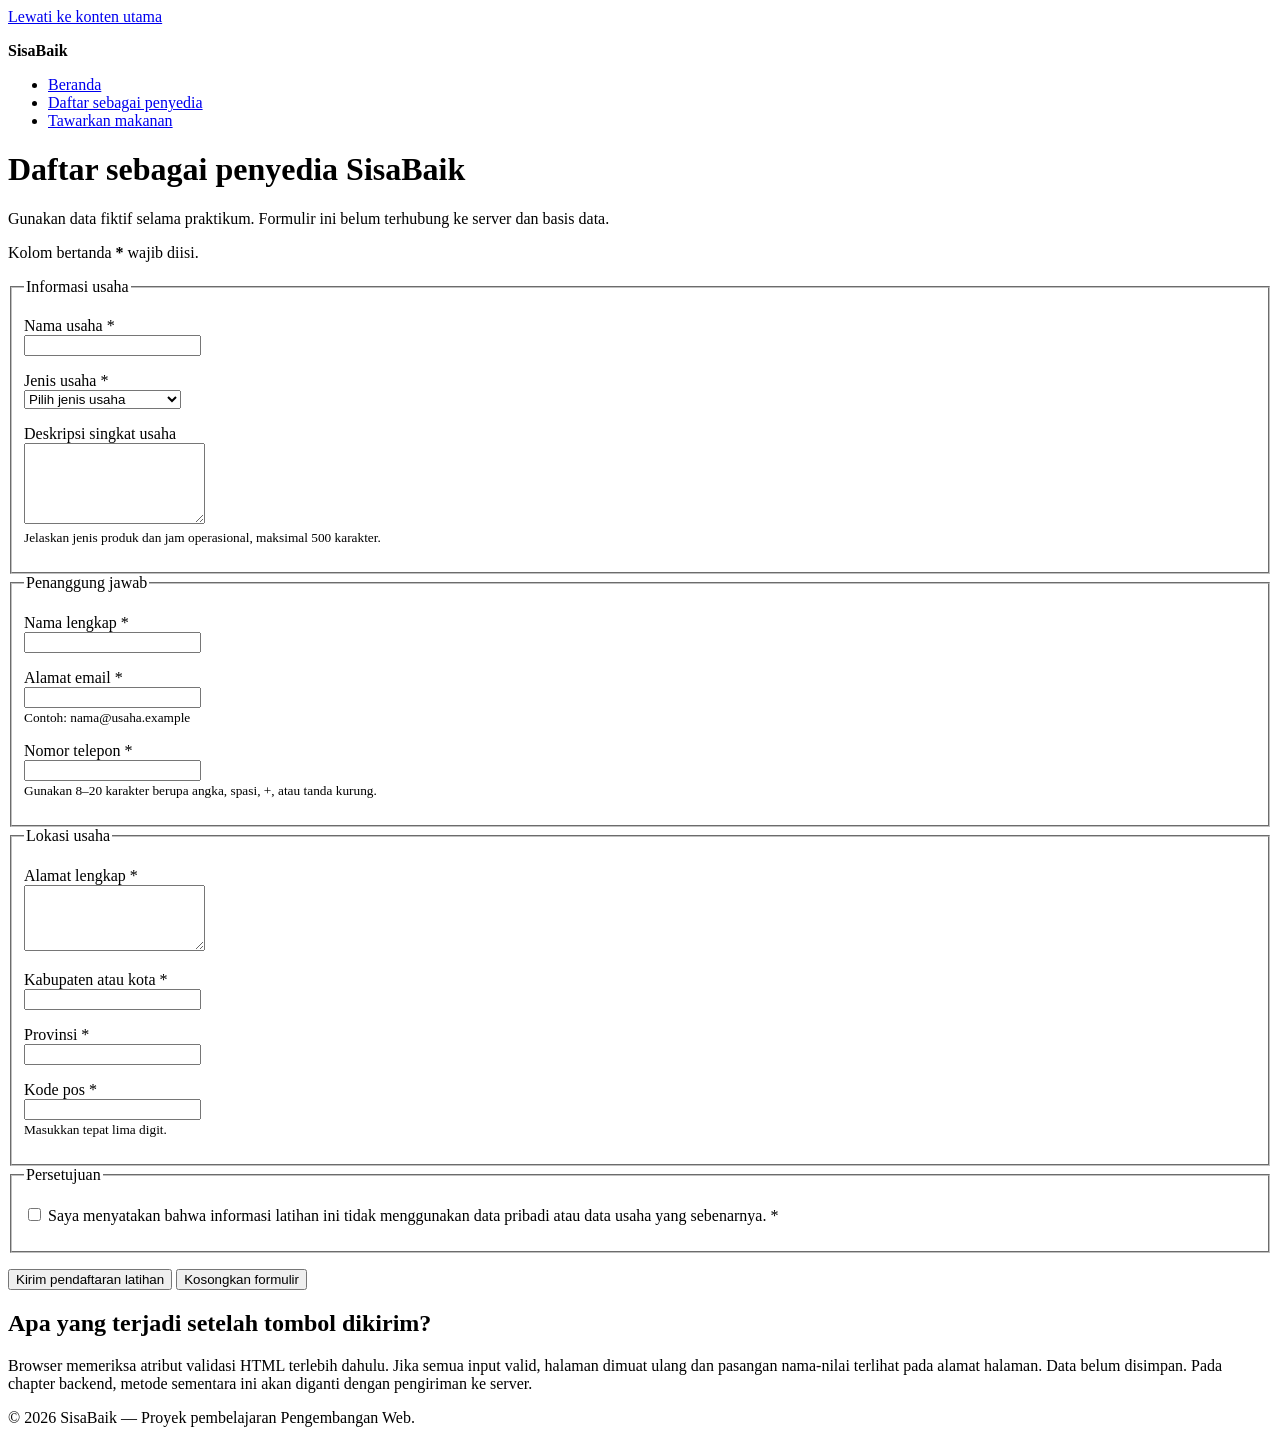
==== daftar-penyedia.html @ b1f027b8 "feat: add accessible provider registration form" ====
<!doctype html>
<html lang="id">
<head>
  <meta charset="utf-8">
  <meta name="viewport" content="width=device-width, initial-scale=1">

  <meta
    name="description"
    content="Formulir prototipe untuk mendaftarkan usaha sebagai penyedia makanan di SisaBaik."
  >

  <title>Daftar Penyedia | SisaBaik</title>
</head>

<body>

  <a href="#konten-utama">Lewati ke konten utama</a>

  <header>
    <p><strong>SisaBaik</strong></p>

    <nav aria-label="Navigasi utama">
      <ul>
        <li><a href="index.html">Beranda</a></li>

        <li>
          <a href="daftar-penyedia.html" aria-current="page">
            Daftar sebagai penyedia
          </a>
        </li>

        <li>
          <a href="tawarkan-makanan.html">
            Tawarkan makanan
          </a>
        </li>
      </ul>
    </nav>
  </header>

  <main id="konten-utama" tabindex="-1">

    <h1>Daftar sebagai penyedia SisaBaik</h1>

    <p>
      Gunakan data fiktif selama praktikum. Formulir ini belum terhubung ke
      server dan basis data.
    </p>

    <p id="petunjuk-wajib">
      Kolom bertanda <strong>*</strong> wajib diisi.
    </p>

    <form
      action="daftar-penyedia.html"
      method="get"
      aria-describedby="petunjuk-wajib"
    >

      <fieldset>

        <legend>Informasi usaha</legend>

        <p>
          <label for="nama-usaha">Nama usaha *</label><br>

          <input
            type="text"
            id="nama-usaha"
            name="nama_usaha"
            autocomplete="organization"
            minlength="3"
            maxlength="100"
            required
          >
        </p>

        <p>
          <label for="jenis-usaha">Jenis usaha *</label><br>

          <select
            id="jenis-usaha"
            name="jenis_usaha"
            required
          >
            <option value="">Pilih jenis usaha</option>
            <option value="restoran">Restoran</option>
            <option value="toko-roti">Toko roti</option>
            <option value="katering">Katering</option>
            <option value="ritel">Toko ritel</option>
            <option value="hotel">Hotel atau penginapan</option>
            <option value="lainnya">Lainnya</option>
          </select>
        </p>

        <p>
          <label for="deskripsi-usaha">
            Deskripsi singkat usaha
          </label><br>

          <textarea
            id="deskripsi-usaha"
            name="deskripsi_usaha"
            rows="5"
            maxlength="500"
            aria-describedby="bantuan-deskripsi"
          ></textarea><br>

          <small id="bantuan-deskripsi">
            Jelaskan jenis produk dan jam operasional, maksimal 500 karakter.
          </small>
        </p>

      </fieldset>

      <fieldset>

        <legend>Penanggung jawab</legend>

        <p>
          <label for="nama-penanggung-jawab">
            Nama lengkap *
          </label><br>

          <input
            type="text"
            id="nama-penanggung-jawab"
            name="nama_penanggung_jawab"
            autocomplete="name"
            minlength="3"
            maxlength="100"
            required
          >
        </p>

        <p>
          <label for="email">Alamat email *</label><br>

          <input
            type="email"
            id="email"
            name="email"
            autocomplete="email"
            maxlength="254"
            aria-describedby="bantuan-email"
            required
          ><br>

          <small id="bantuan-email">
            Contoh: nama@usaha.example
          </small>
        </p>

        <p>
          <label for="telepon">Nomor telepon *</label><br>

          <input
            type="tel"
            id="telepon"
            name="telepon"
            autocomplete="tel"
            inputmode="tel"
            pattern="[0-9+() ]{8,20}"
            aria-describedby="bantuan-telepon"
            required
          ><br>

          <small id="bantuan-telepon">
            Gunakan 8–20 karakter berupa angka, spasi, +, atau tanda kurung.
          </small>
        </p>

      </fieldset>

      <fieldset>

        <legend>Lokasi usaha</legend>

        <p>
          <label for="alamat">Alamat lengkap *</label><br>

          <textarea
            id="alamat"
            name="alamat"
            rows="4"
            autocomplete="street-address"
            minlength="10"
            maxlength="250"
            required
          ></textarea>
        </p>

        <p>
          <label for="kota">Kabupaten atau kota *</label><br>

          <input
            type="text"
            id="kota"
            name="kota"
            autocomplete="address-level2"
            maxlength="100"
            required
          >
        </p>

        <p>
          <label for="provinsi">Provinsi *</label><br>

          <input
            type="text"
            id="provinsi"
            name="provinsi"
            autocomplete="address-level1"
            maxlength="100"
            required
          >
        </p>

        <p>
          <label for="kode-pos">Kode pos *</label><br>

          <input
            type="text"
            id="kode-pos"
            name="kode_pos"
            autocomplete="postal-code"
            inputmode="numeric"
            pattern="[0-9]{5}"
            aria-describedby="bantuan-kode-pos"
            required
          ><br>

          <small id="bantuan-kode-pos">
            Masukkan tepat lima digit.
          </small>
        </p>

      </fieldset>

      <fieldset>

        <legend>Persetujuan</legend>

        <p>
          <input
            type="checkbox"
            id="persetujuan"
            name="persetujuan"
            value="setuju"
            required
          >

          <label for="persetujuan">
            Saya menyatakan bahwa informasi latihan ini tidak menggunakan
            data pribadi atau data usaha yang sebenarnya. *
          </label>
        </p>

      </fieldset>

      <p>
        <button type="submit">
          Kirim pendaftaran latihan
        </button>

        <button type="reset">
          Kosongkan formulir
        </button>
      </p>

    </form>

    <section aria-labelledby="catatan-prototipe">

      <h2 id="catatan-prototipe">
        Apa yang terjadi setelah tombol dikirim?
      </h2>

      <p>
        Browser memeriksa atribut validasi HTML terlebih dahulu. Jika semua
        input valid, halaman dimuat ulang dan pasangan nama-nilai terlihat
        pada alamat halaman. Data belum disimpan. Pada chapter backend,
        metode sementara ini akan diganti dengan pengiriman ke server.
      </p>

    </section>

  </main>

  <footer>
    <p>
      &copy; 2026 SisaBaik — Proyek pembelajaran Pengembangan Web.
    </p>
  </footer>

</body>
</html>
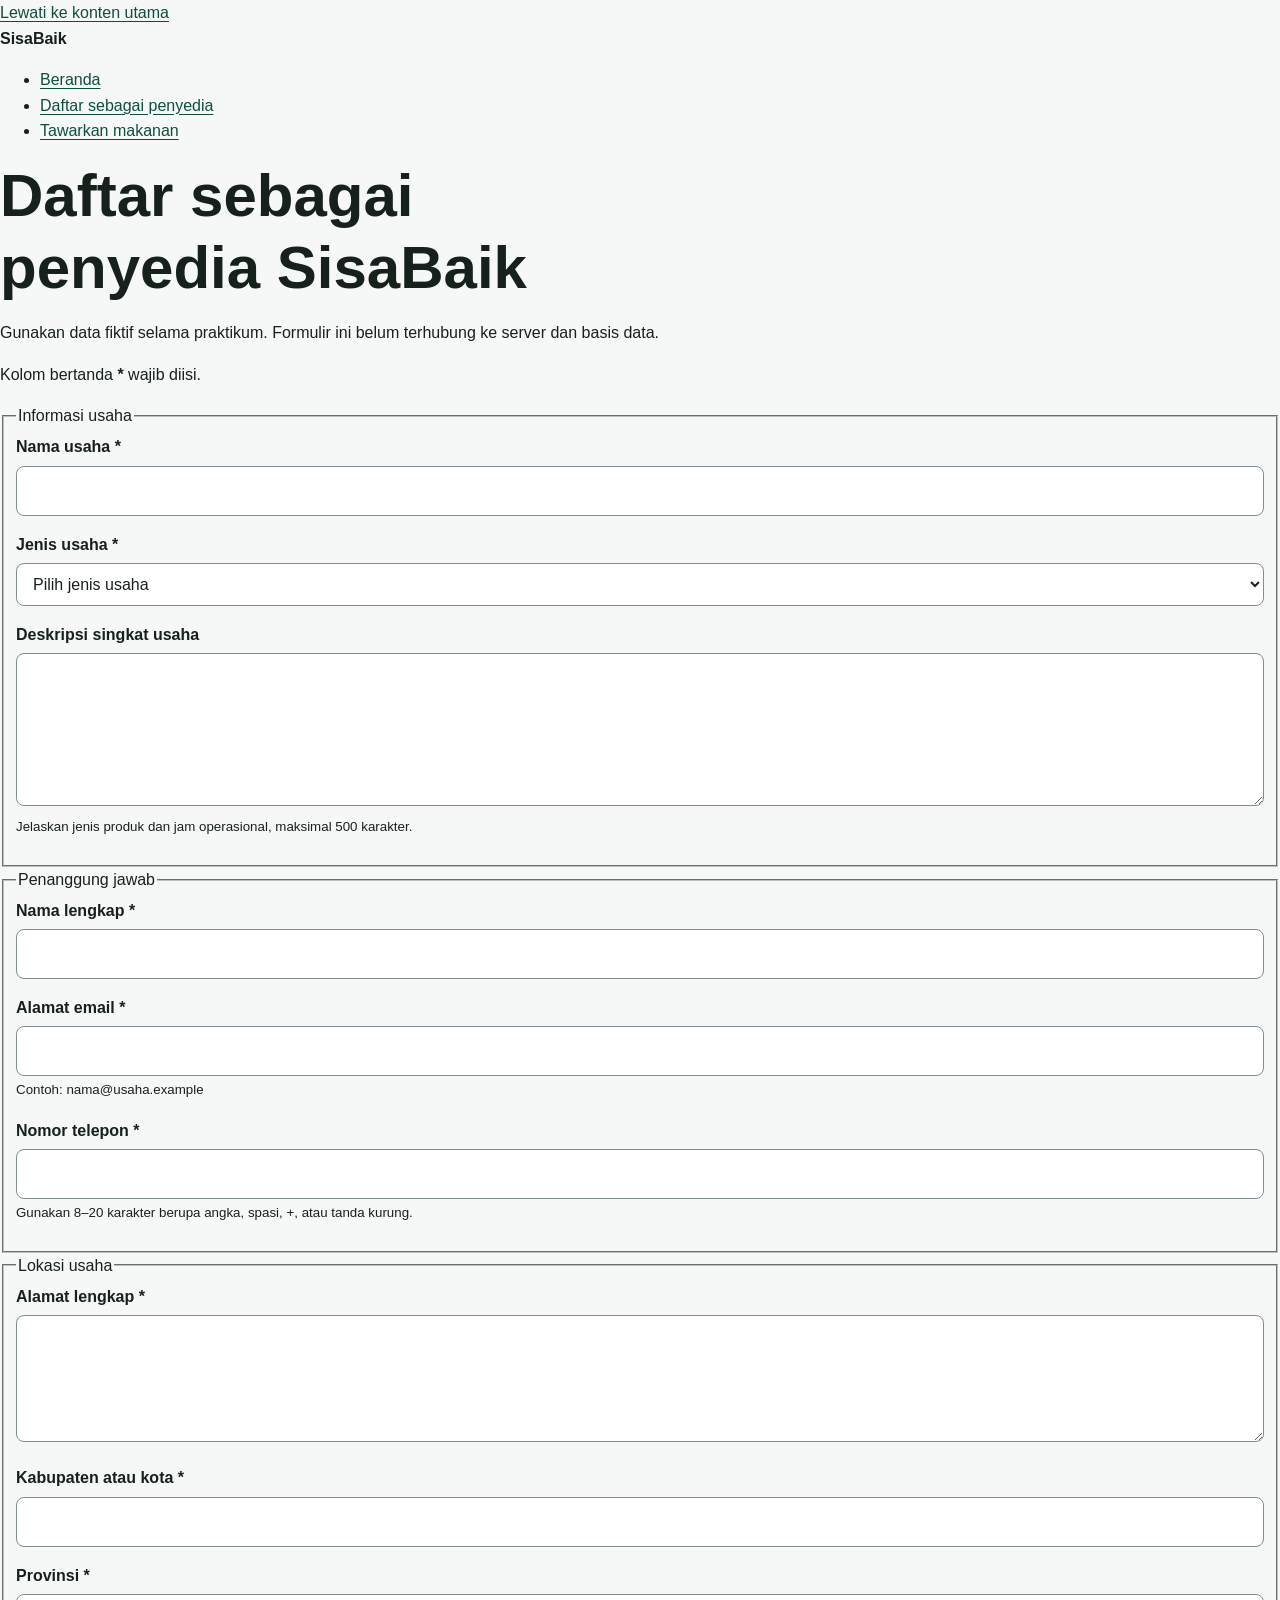
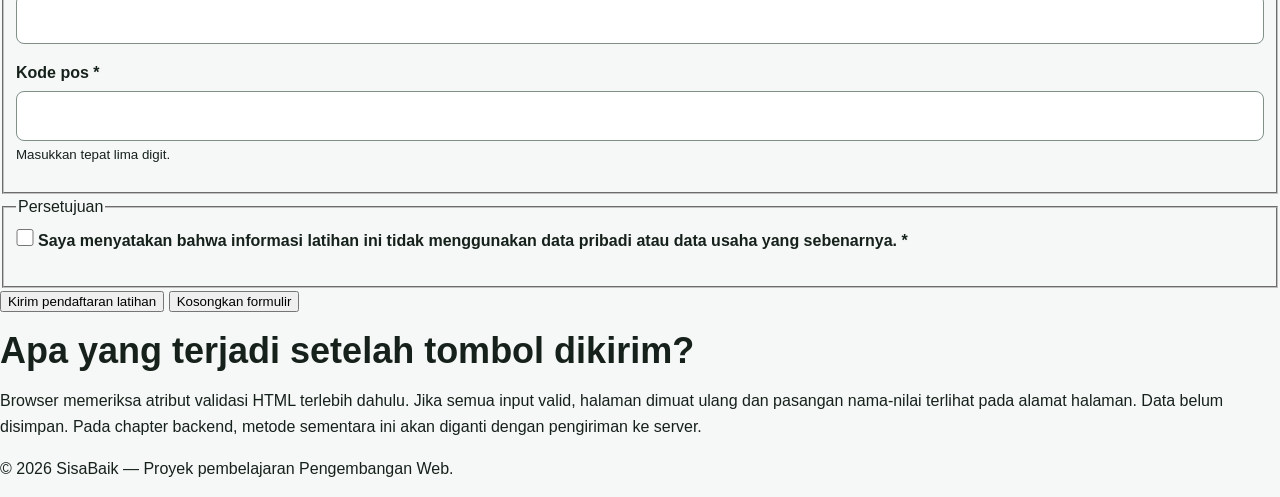
==== commit 8a73824c: "feat: add responsive SisaBaik visual system" ====
--- a/daftar-penyedia.html
+++ b/daftar-penyedia.html
@@ -10,6 +10,7 @@
   >
 
   <title>Daftar Penyedia | SisaBaik</title>
+<link rel="stylesheet" href="styles.css">
 </head>
 
 <body>
--- a/styles.css
+++ b/styles.css
@@ -0,0 +1,432 @@
+:root {
+  --color-primary: #176b4d;
+  --color-primary-dark: #0f4f39;
+  --color-primary-soft: #e8f5ef;
+  --color-accent: #f2b84b;
+  --color-text: #17211b;
+  --color-muted: #52615a;
+  --color-surface: #ffffff;
+  --color-background: #f5f8f6;
+  --color-border: #cbd8d1;
+  --color-danger: #a52a2a;
+  --shadow-card: 0 0.5rem 1.5rem rgb(23 33 27 / 10%);
+  --radius-small: 0.5rem;
+  --radius-medium: 0.9rem;
+  --radius-large: 1.4rem;
+  --content-width: 72rem;
+}
+
+*,
+*::before,
+*::after {
+  box-sizing: border-box;
+}
+
+html {
+  scroll-behavior: smooth;
+}
+
+body {
+  margin: 0;
+  background: var(--color-background);
+  color: var(--color-text);
+  font-family: Arial, Helvetica, sans-serif;
+  font-size: 1rem;
+  line-height: 1.6;
+}
+
+h1,
+h2,
+h3,
+p {
+  margin-block-start: 0;
+}
+
+h1,
+h2,
+h3 {
+  line-height: 1.2;
+}
+
+h1 {
+  max-width: 18ch;
+  margin-block-end: 1rem;
+  font-size: clamp(2rem, 7vw, 3.75rem);
+}
+
+h2 {
+  margin-block-end: 1rem;
+  font-size: clamp(1.5rem, 4vw, 2.25rem);
+}
+
+h3 {
+  margin-block-end: 0.6rem;
+  font-size: 1.2rem;
+}
+
+a {
+  color: var(--color-primary-dark);
+  text-underline-offset: 0.2em;
+}
+
+a:hover {
+  text-decoration-thickness: 0.18em;
+}
+
+:focus-visible {
+  outline: 0.2rem solid var(--color-accent);
+  outline-offset: 0.2rem;
+}
+
+.skip-link {
+  position: absolute;
+  inset-block-start: 0.5rem;
+  inset-inline-start: 0.5rem;
+  z-index: 100;
+  padding: 0.7rem 1rem;
+  border-radius: var(--radius-small);
+  background: var(--color-text);
+  color: var(--color-surface);
+  transform: translateY(-180%);
+}
+
+.skip-link:focus {
+  transform: translateY(0);
+}
+
+.container {
+  width: min(100% - 2rem, var(--content-width));
+  margin-inline: auto;
+}
+
+.site-header {
+  background: var(--color-surface);
+  border-block-end: 0.0625rem solid var(--color-border);
+}
+
+.header-layout {
+  display: flex;
+    flex-direction: column;
+  gap: 0.75rem;
+  padding-block: 1rem;
+}
+
+.brand {
+  margin: 0;
+  color: var(--color-primary-dark);
+  font-size: 1.4rem;
+  font-weight: 700;
+}
+
+.nav-list {
+  display: flex;
+  flex-wrap: wrap;
+  gap: 0.5rem 1rem;
+  margin: 0;
+  padding: 0;
+  list-style: none;
+}
+
+.nav-list a {
+  display: inline-block;
+  padding-block: 0.35rem;
+  font-weight: 700;
+}
+
+.nav-list a[aria-current="page"] {
+  color: var(--color-primary);
+  text-decoration-thickness: 0.2em;
+}
+
+.hero {
+  padding-block: clamp(3rem, 10vw, 7rem);
+  background:
+  linear-gradient(135deg, rgb(232 245 239 / 95%), rgb(255 255 255 / 92%));
+}
+
+.hero-layout {
+  display: grid;
+  gap: 2rem;
+  align-items: center;
+}
+
+.eyebrow {
+  margin-block-end: 0.5rem;
+  color: var(--color-primary-dark);
+  font-weight: 700;
+  letter-spacing: 0.05em;
+  text-transform: uppercase;
+}
+
+.lead {
+  max-width: 62ch;
+  color: var(--color-muted);
+  font-size: 1.1rem;
+}
+
+.hero-panel {
+  padding: 1.5rem;
+  border: 0.0625rem solid var(--color-border);
+  border-radius: var(--radius-large);
+  background: var(--color-surface);
+  box-shadow: var(--shadow-card);
+}
+
+.hero-panel strong {
+  display: block;
+  color: var(--color-primary-dark);
+  font-size: 2rem;
+}
+
+.button-group,
+.form-actions {
+  display: flex;
+  flex-wrap: wrap;
+  gap: 0.75rem;
+  align-items: center;
+}
+
+.button {
+  display: inline-block;
+  padding: 0.75rem 1rem;
+  border: 0.125rem solid var(--color-primary);
+  border-radius: var(--radius-small);
+  background: var(--color-primary);
+  color: var(--color-surface);
+  font: inherit;
+  font-weight: 700;
+  line-height: 1.2;
+  text-decoration: none;
+  cursor: pointer;
+}
+
+.button:hover {
+  background: var(--color-primary-dark);
+  border-color: var(--color-primary-dark);
+}
+
+.button-secondary {
+  background: transparent;
+  color: var(--color-primary-dark);
+}
+
+.section {
+  padding-block: clamp(2.5rem, 7vw, 5rem);
+}
+
+.section-alt {
+  background: var(--color-surface);
+}
+
+.section-intro {
+  max-width: 65ch;
+  color: var(--color-muted);
+}
+
+.steps-grid,
+.benefit-grid,
+.offer-grid {
+  display: grid;
+  grid-template-columns: 1fr;
+  gap: 1rem;
+}
+
+.card {
+  padding: 1.25rem;
+  border: 0.0625rem solid var(--color-border);
+  border-radius: var(--radius-medium);
+  background: var(--color-surface);
+  box-shadow: var(--shadow-card);
+}
+
+.step-number {
+  display: inline-grid;
+  width: 2.25rem;
+  height: 2.25rem;
+  margin-block-end: 0.75rem;
+  place-items: center;
+  border-radius: 50%;
+  background: var(--color-primary-soft);
+  color: var(--color-primary-dark);
+  font-weight: 700;
+}
+
+.offer-card {
+  display: flex;
+  flex-direction: column;
+  overflow: hidden;
+  border: 0.0625rem solid var(--color-border);
+  border-radius: var(--radius-medium);
+  background: var(--color-surface);
+  box-shadow: var(--shadow-card);
+}
+
+.offer-card__visual {
+  min-height: 8rem;
+  background: linear-gradient(135deg, var(--color-primary), var(--color-primary-dark));
+}
+
+.offer-card__content {
+  display: flex;
+  flex: 1;
+  flex-direction: column;
+  padding: 1.25rem;
+}
+
+.offer-card__meta {
+  color: var(--color-muted);
+}
+
+.offer-card__price {
+  margin-block-start: auto;
+  font-size: 1.15rem;
+}
+
+.badge {
+  display: inline-block;
+  width: fit-content;
+  margin-block-end: 0.75rem;
+  padding: 0.25rem 0.6rem;
+  border-radius: 999px;
+  background: var(--color-primary-soft);
+  color: var(--color-primary-dark);
+  font-size: 0.85rem;
+  font-weight: 700;
+}
+
+.notice {
+  padding: 1rem;
+  border-inline-start: 0.3rem solid var(--color-primary);
+  border-radius: var(--radius-small);
+  background: var(--color-primary-soft);
+}
+
+.page-heading {
+  padding-block: clamp(2.5rem, 7vw, 5rem) 2rem;
+}
+
+.form-card {
+  max-width: 56rem;
+  margin-block-end: 3rem;
+  padding: clamp(1rem, 4vw, 2rem);
+  border: 0.0625rem solid var(--color-border);
+  border-radius: var(--radius-large);
+  background: var(--color-surface);
+  box-shadow: var(--shadow-card);
+}
+
+.form-section {
+  margin: 0 0 1.5rem;
+  padding: 1.25rem;
+  border: 0.0625rem solid var(--color-border);
+  border-radius: var(--radius-medium);
+}
+
+.form-section legend {
+  padding-inline: 0.4rem;
+  color: var(--color-primary-dark);
+  font-size: 1.1rem;
+  font-weight: 700;
+}
+
+label {
+  display: inline-block;
+  margin-block-end: 0.35rem;
+  font-weight: 700;
+}
+
+input,
+select,
+textarea {
+  width: 100%;
+  padding: 0.7rem 0.75rem;
+  border: 0.0625rem solid #809087;
+  border-radius: var(--radius-small);
+  background: var(--color-surface);
+  color: var(--color-text);
+  font: inherit;
+}
+
+textarea {
+  resize: vertical;
+}
+
+input:focus,
+select:focus,
+textarea:focus {
+  border-color: var(--color-primary-dark);
+}
+
+input[type="checkbox"],
+input[type="radio"] {
+  width: 1.1rem;
+  height: 1.1rem;
+  margin: 0.2rem 0 0;
+  accent-color: var(--color-primary);
+}
+
+.required-note {
+  color: var(--color-muted);
+}
+
+.site-footer {
+  padding-block: 2rem;
+  background: var(--color-primary-dark);
+  color: var(--color-surface);
+}
+
+.site-footer a {
+  color: var(--color-surface);
+}
+
+.footer-layout {
+  display: flex;
+  flex-direction: column;
+  gap: 0.5rem;
+}
+
+.footer-layout p,
+.footer-layout address {
+  margin: 0;
+}
+
+@media (min-width: 48rem) {
+  .header-layout {
+    flex-direction: row;
+    justify-content: space-between;
+    align-items: center;
+  }
+
+  .hero-layout {
+    grid-template-columns: minmax(0, 1.5fr) minmax(15rem, 0.7fr);
+  }
+
+  .steps-grid,
+  .benefit-grid {
+    grid-template-columns: repeat(3, minmax(0, 1fr));
+  }
+
+  .offer-grid {
+    grid-template-columns: repeat(2, minmax(0, 1fr));
+  }
+
+  .footer-layout {
+    flex-direction: row;
+    justify-content: space-between;
+    align-items: center;
+  }
+}
+
+@media (min-width: 68rem) {
+  .offer-grid {
+    grid-template-columns: repeat(3, minmax(0, 1fr));
+  }
+}
+
+@media (prefers-reduced-motion: reduce) {
+  html {
+    scroll-behavior: auto;
+  }
+}
+
+
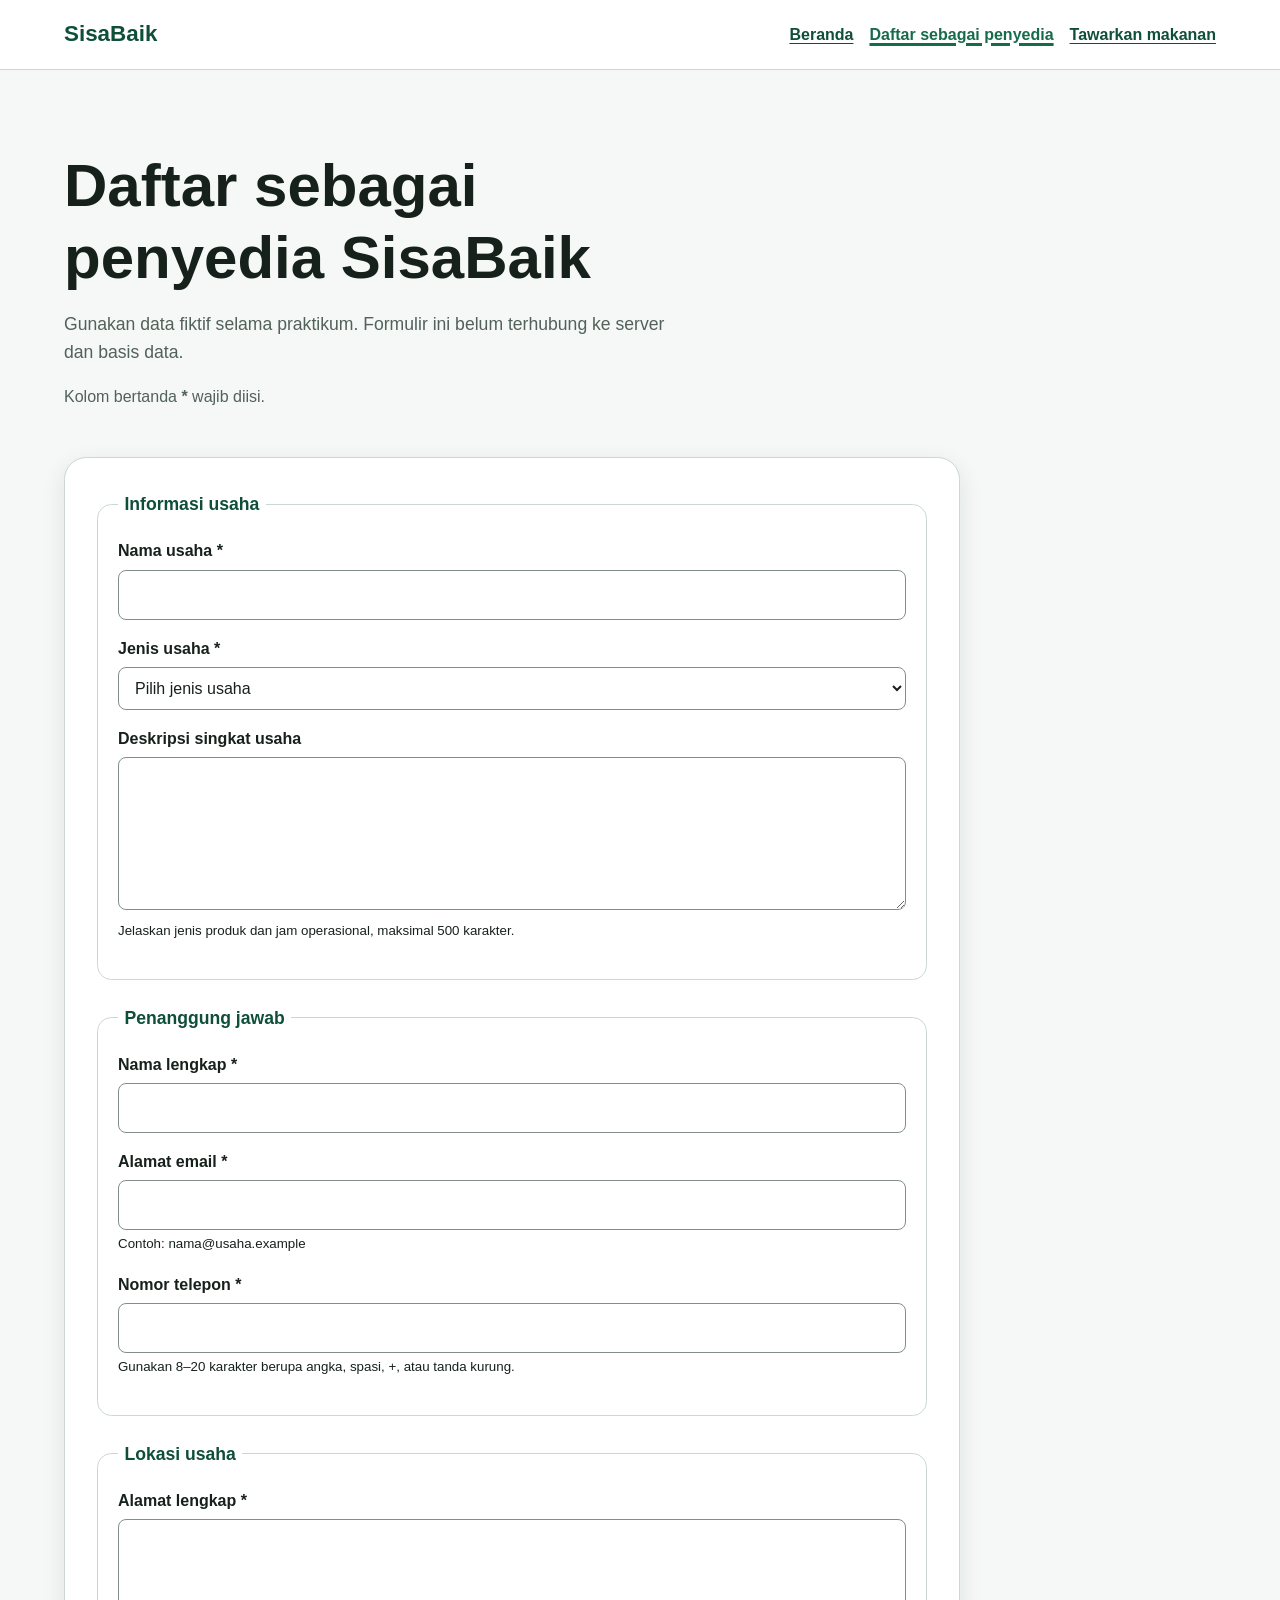
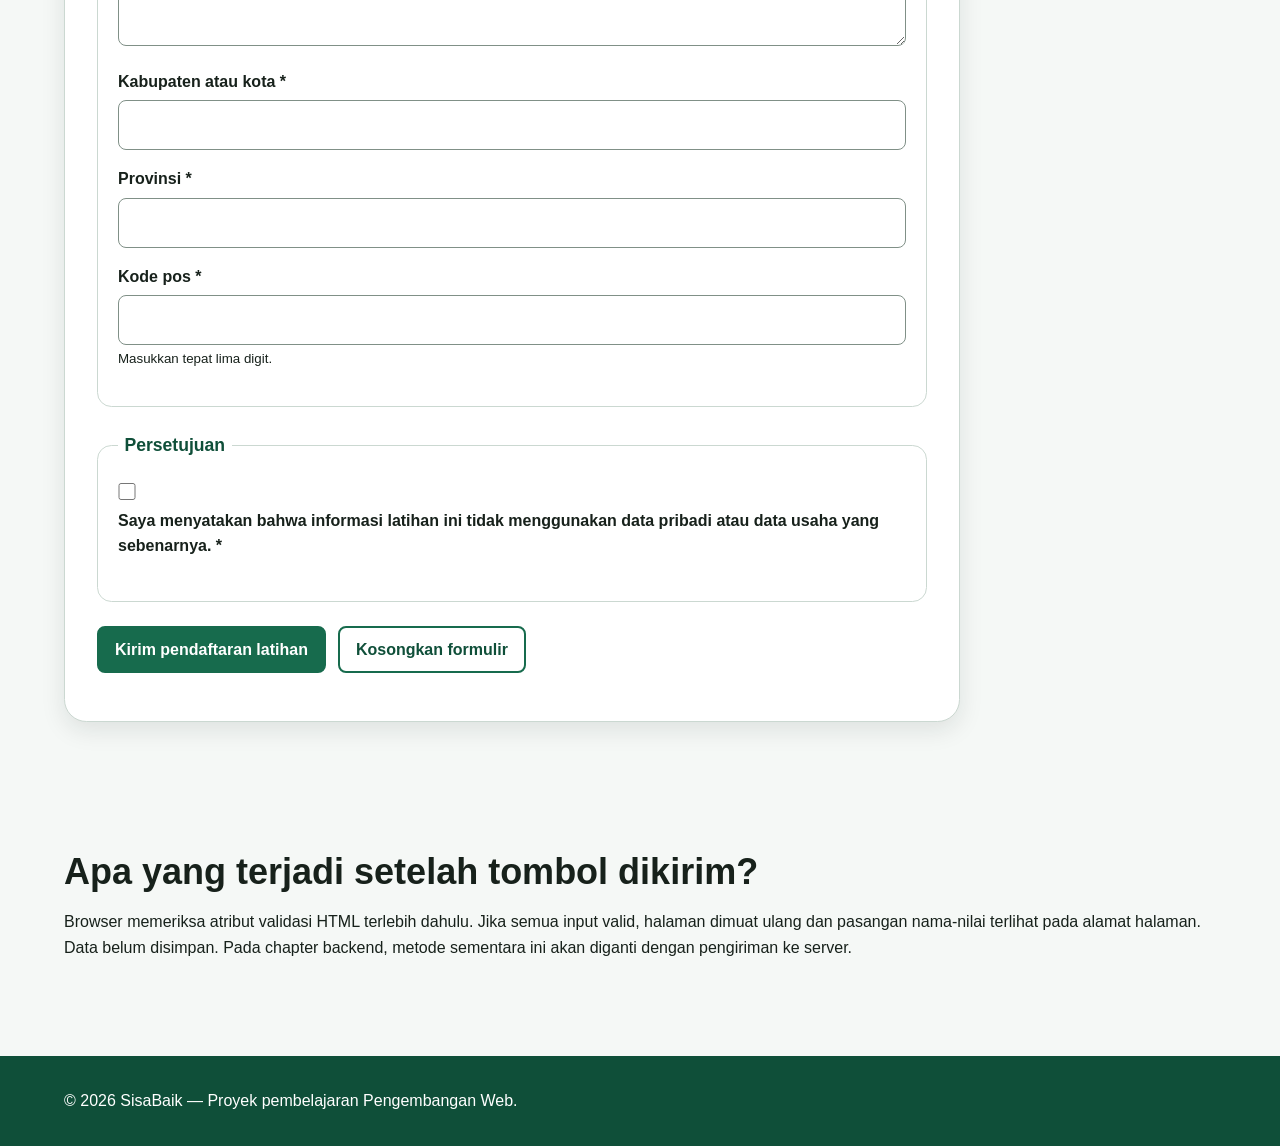
==== commit 708c0552: "style: apply responsive layout to SisaBaik pages" ====
--- a/daftar-penyedia.html
+++ b/daftar-penyedia.html
@@ -1,298 +1,218 @@
 <!doctype html>
 <html lang="id">
-<head>
-  <meta charset="utf-8">
-  <meta name="viewport" content="width=device-width, initial-scale=1">
-
-  <meta
-    name="description"
-    content="Formulir prototipe untuk mendaftarkan usaha sebagai penyedia makanan di SisaBaik."
-  >
-
-  <title>Daftar Penyedia | SisaBaik</title>
-<link rel="stylesheet" href="styles.css">
-</head>
-
-<body>
-
-  <a href="#konten-utama">Lewati ke konten utama</a>
-
-  <header>
-    <p><strong>SisaBaik</strong></p>
-
-    <nav aria-label="Navigasi utama">
-      <ul>
-        <li><a href="index.html">Beranda</a></li>
-
-        <li>
-          <a href="daftar-penyedia.html" aria-current="page">
-            Daftar sebagai penyedia
-          </a>
-        </li>
-
-        <li>
-          <a href="tawarkan-makanan.html">
-            Tawarkan makanan
-          </a>
-        </li>
-      </ul>
-    </nav>
-  </header>
-
-  <main id="konten-utama" tabindex="-1">
-
-    <h1>Daftar sebagai penyedia SisaBaik</h1>
-
-    <p>
-      Gunakan data fiktif selama praktikum. Formulir ini belum terhubung ke
-      server dan basis data.
-    </p>
-
-    <p id="petunjuk-wajib">
-      Kolom bertanda <strong>*</strong> wajib diisi.
-    </p>
-
-    <form
-      action="daftar-penyedia.html"
-      method="get"
-      aria-describedby="petunjuk-wajib"
+  <head>
+    <meta charset="utf-8">
+    <meta name="viewport" content="width=device-width, initial-scale=1">
+    <meta
+      name="description"
+      content="Formulir prototipe untuk mendaftarkan usaha sebagai penyedia makanan di SisaBaik."
     >
-
-      <fieldset>
-
-        <legend>Informasi usaha</legend>
-
+    <title>Daftar Penyedia | SisaBaik</title>
+    <link rel="stylesheet" href="styles.css">
+  </head>
+  <body>
+    <a class="skip-link" href="#konten-utama">Lewati ke konten utama</a>
+    <header class="site-header">
+      <div class="container header-layout">
+        <p class="brand">SisaBaik</p>
+        <nav aria-label="Navigasi utama">
+          <ul class="nav-list">
+            <li><a href="index.html">Beranda</a></li>
+            <li>
+              <a href="daftar-penyedia.html" aria-current="page">
+                Daftar sebagai penyedia
+              </a>
+            </li>
+            <li><a href="tawarkan-makanan.html">Tawarkan makanan</a></li>
+          </ul>
+        </nav>
+      </div>
+    </header>
+    <main class="container" id="konten-utama" tabindex="-1">
+      <div class="page-heading">
+        <h1>Daftar sebagai penyedia SisaBaik</h1>
+        <p class="lead">
+          Gunakan data fiktif selama praktikum. Formulir ini belum terhubung ke
+          server dan basis data.
+        </p>
+        <p class="required-note" id="petunjuk-wajib">Kolom bertanda <strong>*</strong> wajib diisi.</p>
+      </div>
+      <form
+        class="form-card"
+        action="daftar-penyedia.html"
+        method="get"
+        aria-describedby="petunjuk-wajib"
+      >
+        <fieldset class="form-section">
+          <legend>Informasi usaha</legend>
+          <p>
+            <label for="nama-usaha">Nama usaha *</label><br>
+            <input
+              type="text"
+              id="nama-usaha"
+              name="nama_usaha"
+              autocomplete="organization"
+              minlength="3"
+              maxlength="100"
+              required
+            >
+          </p>
+          <p>
+            <label for="jenis-usaha">Jenis usaha *</label><br>
+            <select id="jenis-usaha" name="jenis_usaha" required>
+              <option value="">Pilih jenis usaha</option>
+              <option value="restoran">Restoran</option>
+              <option value="toko-roti">Toko roti</option>
+              <option value="katering">Katering</option>
+              <option value="ritel">Toko ritel</option>
+              <option value="hotel">Hotel atau penginapan</option>
+              <option value="lainnya">Lainnya</option>
+            </select>
+          </p>
+          <p>
+            <label for="deskripsi-usaha">Deskripsi singkat usaha</label><br>
+            <textarea
+              id="deskripsi-usaha"
+              name="deskripsi_usaha"
+              rows="5"
+              maxlength="500"
+              aria-describedby="bantuan-deskripsi"
+            ></textarea><br>
+            <small id="bantuan-deskripsi">
+              Jelaskan jenis produk dan jam operasional, maksimal 500 karakter.
+            </small>
+          </p>
+        </fieldset>
+        <fieldset class="form-section">
+          <legend>Penanggung jawab</legend>
+          <p>
+            <label for="nama-penanggung-jawab">Nama lengkap *</label><br>
+            <input
+              type="text"
+              id="nama-penanggung-jawab"
+              name="nama_penanggung_jawab"
+              autocomplete="name"
+              minlength="3"
+              maxlength="100"
+              required
+            >
+          </p>
+          <p>
+            <label for="email">Alamat email *</label><br>
+            <input
+              type="email"
+              id="email"
+              name="email"
+              autocomplete="email"
+              maxlength="254"
+              aria-describedby="bantuan-email"
+              required
+            ><br>
+            <small id="bantuan-email">Contoh: nama@usaha.example</small>
+          </p>
+          <p>
+            <label for="telepon">Nomor telepon *</label><br>
+            <input
+              type="tel"
+              id="telepon"
+              name="telepon"
+              autocomplete="tel"
+              inputmode="tel"
+              pattern="[0-9+() ]{8,20}"
+              aria-describedby="bantuan-telepon"
+              required
+            ><br>
+            <small id="bantuan-telepon">
+              Gunakan 8–20 karakter berupa angka, spasi, +, atau tanda kurung.
+            </small>
+          </p>
+        </fieldset>
+        <fieldset class="form-section">
+          <legend>Lokasi usaha</legend>
+          <p>
+            <label for="alamat">Alamat lengkap *</label><br>
+            <textarea
+              id="alamat"
+              name="alamat"
+              rows="4"
+              autocomplete="street-address"
+              minlength="10"
+              maxlength="250"
+              required
+            ></textarea>
+          </p>
+          <p>
+            <label for="kota">Kabupaten atau kota *</label><br>
+            <input
+              type="text"
+              id="kota"
+              name="kota"
+              autocomplete="address-level2"
+              maxlength="100"
+              required
+            >
+          </p>
+          <p>
+            <label for="provinsi">Provinsi *</label><br>
+            <input
+              type="text"
+              id="provinsi"
+              name="provinsi"
+              autocomplete="address-level1"
+              maxlength="100"
+              required
+            >
+          </p>
+          <p>
+            <label for="kode-pos">Kode pos *</label><br>
+            <input
+              type="text"
+              id="kode-pos"
+              name="kode_pos"
+              autocomplete="postal-code"
+              inputmode="numeric"
+              pattern="[0-9]{5}"
+              aria-describedby="bantuan-kode-pos"
+              required
+            ><br>
+            <small id="bantuan-kode-pos">Masukkan tepat lima digit.</small>
+          </p>
+        </fieldset>
+        <fieldset class="form-section">
+          <legend>Persetujuan</legend>
+          <p>
+            <input
+              type="checkbox"
+              id="persetujuan"
+              name="persetujuan"
+              value="setuju"
+              required
+            >
+            <label for="persetujuan">
+              Saya menyatakan bahwa informasi latihan ini tidak menggunakan
+              data pribadi atau data usaha yang sebenarnya. *
+            </label>
+          </p>
+        </fieldset>
+        <p class="form-actions">
+          <button class="button" type="submit">Kirim pendaftaran latihan</button>
+          <button class="button button-secondary" type="reset">Kosongkan formulir</button>
+        </p>
+      </form>
+      <section class="section" aria-labelledby="catatan-prototipe">
+        <h2 id="catatan-prototipe">Apa yang terjadi setelah tombol dikirim?</h2>
         <p>
-          <label for="nama-usaha">Nama usaha *</label><br>
-
-          <input
-            type="text"
-            id="nama-usaha"
-            name="nama_usaha"
-            autocomplete="organization"
-            minlength="3"
-            maxlength="100"
-            required
-          >
+          Browser memeriksa atribut validasi HTML terlebih dahulu. Jika semua
+          input valid, halaman dimuat ulang dan pasangan nama-nilai terlihat
+          pada alamat halaman. Data belum disimpan. Pada chapter backend,
+          metode sementara ini akan diganti dengan pengiriman ke server.
         </p>
-
-        <p>
-          <label for="jenis-usaha">Jenis usaha *</label><br>
-
-          <select
-            id="jenis-usaha"
-            name="jenis_usaha"
-            required
-          >
-            <option value="">Pilih jenis usaha</option>
-            <option value="restoran">Restoran</option>
-            <option value="toko-roti">Toko roti</option>
-            <option value="katering">Katering</option>
-            <option value="ritel">Toko ritel</option>
-            <option value="hotel">Hotel atau penginapan</option>
-            <option value="lainnya">Lainnya</option>
-          </select>
-        </p>
-
-        <p>
-          <label for="deskripsi-usaha">
-            Deskripsi singkat usaha
-          </label><br>
-
-          <textarea
-            id="deskripsi-usaha"
-            name="deskripsi_usaha"
-            rows="5"
-            maxlength="500"
-            aria-describedby="bantuan-deskripsi"
-          ></textarea><br>
-
-          <small id="bantuan-deskripsi">
-            Jelaskan jenis produk dan jam operasional, maksimal 500 karakter.
-          </small>
-        </p>
-
-      </fieldset>
-
-      <fieldset>
-
-        <legend>Penanggung jawab</legend>
-
-        <p>
-          <label for="nama-penanggung-jawab">
-            Nama lengkap *
-          </label><br>
-
-          <input
-            type="text"
-            id="nama-penanggung-jawab"
-            name="nama_penanggung_jawab"
-            autocomplete="name"
-            minlength="3"
-            maxlength="100"
-            required
-          >
-        </p>
-
-        <p>
-          <label for="email">Alamat email *</label><br>
-
-          <input
-            type="email"
-            id="email"
-            name="email"
-            autocomplete="email"
-            maxlength="254"
-            aria-describedby="bantuan-email"
-            required
-          ><br>
-
-          <small id="bantuan-email">
-            Contoh: nama@usaha.example
-          </small>
-        </p>
-
-        <p>
-          <label for="telepon">Nomor telepon *</label><br>
-
-          <input
-            type="tel"
-            id="telepon"
-            name="telepon"
-            autocomplete="tel"
-            inputmode="tel"
-            pattern="[0-9+() ]{8,20}"
-            aria-describedby="bantuan-telepon"
-            required
-          ><br>
-
-          <small id="bantuan-telepon">
-            Gunakan 8–20 karakter berupa angka, spasi, +, atau tanda kurung.
-          </small>
-        </p>
-
-      </fieldset>
-
-      <fieldset>
-
-        <legend>Lokasi usaha</legend>
-
-        <p>
-          <label for="alamat">Alamat lengkap *</label><br>
-
-          <textarea
-            id="alamat"
-            name="alamat"
-            rows="4"
-            autocomplete="street-address"
-            minlength="10"
-            maxlength="250"
-            required
-          ></textarea>
-        </p>
-
-        <p>
-          <label for="kota">Kabupaten atau kota *</label><br>
-
-          <input
-            type="text"
-            id="kota"
-            name="kota"
-            autocomplete="address-level2"
-            maxlength="100"
-            required
-          >
-        </p>
-
-        <p>
-          <label for="provinsi">Provinsi *</label><br>
-
-          <input
-            type="text"
-            id="provinsi"
-            name="provinsi"
-            autocomplete="address-level1"
-            maxlength="100"
-            required
-          >
-        </p>
-
-        <p>
-          <label for="kode-pos">Kode pos *</label><br>
-
-          <input
-            type="text"
-            id="kode-pos"
-            name="kode_pos"
-            autocomplete="postal-code"
-            inputmode="numeric"
-            pattern="[0-9]{5}"
-            aria-describedby="bantuan-kode-pos"
-            required
-          ><br>
-
-          <small id="bantuan-kode-pos">
-            Masukkan tepat lima digit.
-          </small>
-        </p>
-
-      </fieldset>
-
-      <fieldset>
-
-        <legend>Persetujuan</legend>
-
-        <p>
-          <input
-            type="checkbox"
-            id="persetujuan"
-            name="persetujuan"
-            value="setuju"
-            required
-          >
-
-          <label for="persetujuan">
-            Saya menyatakan bahwa informasi latihan ini tidak menggunakan
-            data pribadi atau data usaha yang sebenarnya. *
-          </label>
-        </p>
-
-      </fieldset>
-
-      <p>
-        <button type="submit">
-          Kirim pendaftaran latihan
-        </button>
-
-        <button type="reset">
-          Kosongkan formulir
-        </button>
-      </p>
-
-    </form>
-
-    <section aria-labelledby="catatan-prototipe">
-
-      <h2 id="catatan-prototipe">
-        Apa yang terjadi setelah tombol dikirim?
-      </h2>
-
-      <p>
-        Browser memeriksa atribut validasi HTML terlebih dahulu. Jika semua
-        input valid, halaman dimuat ulang dan pasangan nama-nilai terlihat
-        pada alamat halaman. Data belum disimpan. Pada chapter backend,
-        metode sementara ini akan diganti dengan pengiriman ke server.
-      </p>
-
-    </section>
-
-  </main>
-
-  <footer>
-    <p>
-      &copy; 2026 SisaBaik — Proyek pembelajaran Pengembangan Web.
-    </p>
-  </footer>
-
-</body>
+      </section>
+    </main>
+    <footer class="site-footer">
+      <div class="container footer-layout">
+        <p>&copy; 2026 SisaBaik — Proyek pembelajaran Pengembangan Web.</p>
+      </div>
+    </footer>
+  </body>
 </html>
